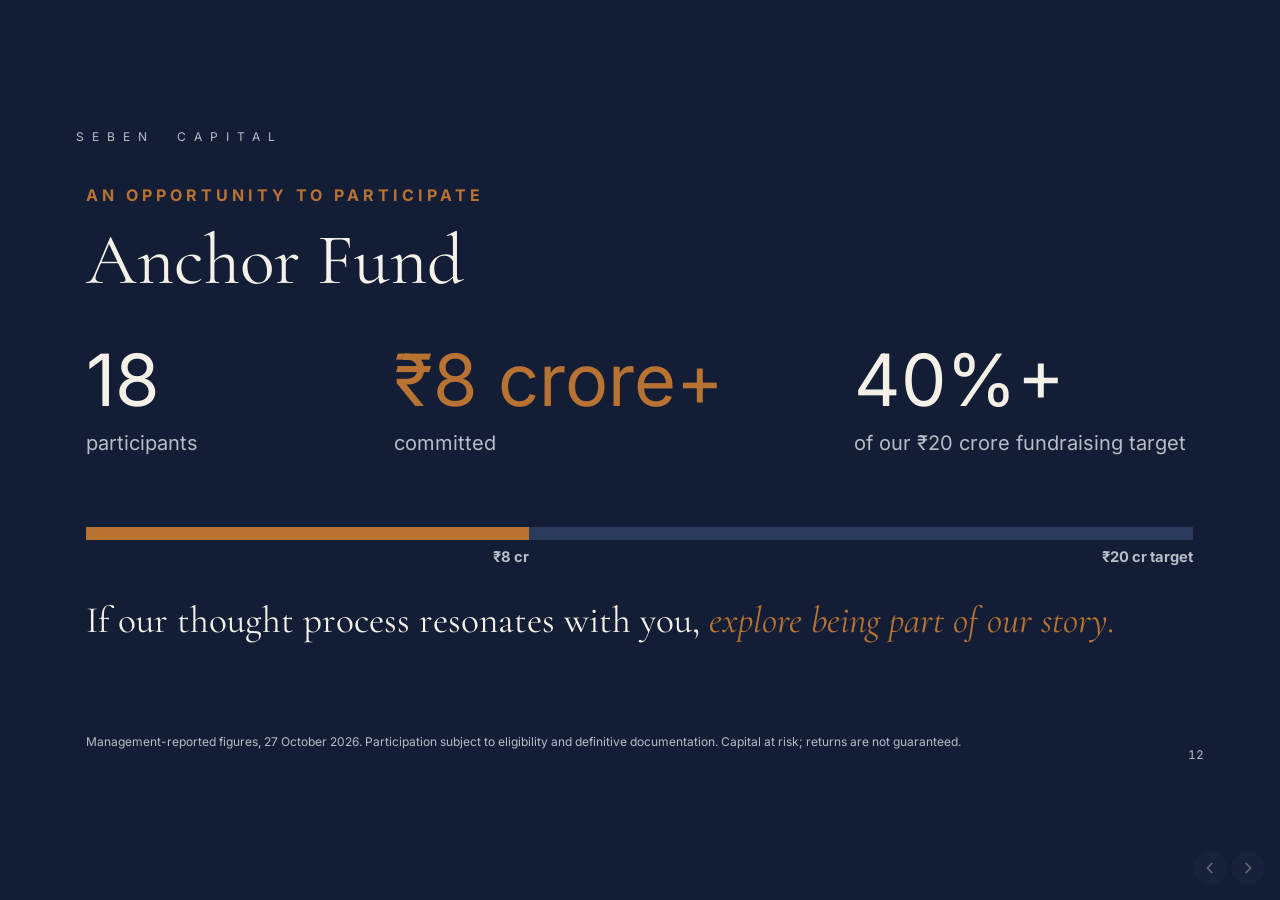
==== 12.html @ 548463ee "Seben Capital BNI site" ====
<!DOCTYPE html>
<html lang="en">
<head>
<meta charset="utf-8">
<meta name="viewport" content="width=device-width, initial-scale=1, viewport-fit=cover">
<title>Seben Capital — 12</title>
<meta name="theme-color" content="#131E36">
<link rel="preload" href="assets/fonts/CormorantGaramond-normal-400-latin.woff2" as="font" type="font/woff2" crossorigin>
<link rel="stylesheet" href="assets/fonts.css">
<link rel="stylesheet" href="assets/css/style.css">
</head>
<body class="s12" data-prev="11.html" data-next="13.html">
<main class="stage">
<div class="el in pre kick" style="--n:12;--l:6.7502%;--t:12.6667%;--w:60.0015%;--h:4.0000%;text-align:left;--a:center;letter-spacing:0.250em"><p><span style="color:#B87333;font-weight:700">AN OPPORTUNITY TO PARTICIPATE</span></p></div>
<div class="el cg head" style="--n:54;--l:6.7502%;--t:17.3333%;--w:86.4772%;--h:12.6667%;text-align:left;--a:center"><p><span style="color:#F5F1E8">Anchor Fund</span></p></div>
<div class="stat" style="--l:6.7502%;--t:33.3333%;--w:22.5006%"><div class="el in sv" style="--n:54;text-align:left;--a:center"><p><span style="color:#F5F1E8">18</span></p></div><div class="el in sl" style="--n:15;text-align:left;--a:start"><p><span style="color:#B8BCC6">participants</span></p></div></div>
<div class="stat" style="--l:30.7508%;--t:33.3333%;--w:34.5009%"><div class="el in sv" style="--n:54;text-align:left;--a:center"><p><span style="color:#B87333">₹8 crore+</span></p></div><div class="el in sl" style="--n:15;text-align:left;--a:start"><p><span style="color:#B8BCC6">committed</span></p></div></div>
<div class="stat" style="--l:66.7517%;--t:33.3333%;--w:26.4757%"><div class="el in sv" style="--n:54;text-align:left;--a:center"><p><span style="color:#F5F1E8">40%+</span></p></div><div class="el in sl" style="--n:15;text-align:left;--a:start"><p><span style="color:#B8BCC6">of our ₹20 crore fundraising target</span></p></div></div>
<div class="meter" style="--l:6.7502%;--t:60.6667%;--w:86.4772%;--p:40.0000%"><div class="track"><b style="width:40.0000%"></b></div><div class="mlabels"><div class="el in flab" style="--n:11;text-align:right;--a:start"><p><span style="color:#B8BCC6;font-weight:700">₹8 cr</span></p></div><div class="el in tlab" style="--n:11;text-align:right;--a:start"><p><span style="color:#B8BCC6;font-weight:700">₹20 cr target</span></p></div></div></div>
<div class="el cg close" style="--n:28;--l:6.7502%;--t:70.6667%;--w:86.4772%;--h:12.0000%;text-align:left;--a:start"><p><span style="color:#F5F1E8">If our thought process resonates with you, </span><span style="color:#B87333;font-style:italic">explore being part of our story.</span></p></div>
<div class="el in foot" style="--n:9;--l:6.7502%;--t:89.6000%;--w:77.2519%;--h:5.3333%;text-align:left;--a:start"><p><span style="color:#B8BCC6">Management-reported figures, 27 October 2026. Participation subject to eligibility and definitive documentation. Capital at risk; returns are not guaranteed.</span></p></div>
<div class="el in mark pre" style="--n:9;--l:5.9251%;--t:5.6000%;--w:30.0008%;--h:4.0000%;text-align:left;--a:start;letter-spacing:0.667em"><p><span style="color:#B8BCC6">SEBEN  CAPITAL</span></p></div><div class="el in pg" style="--n:9;--l:86.5522%;--t:91.3333%;--w:7.5002%;--h:4.0000%;text-align:right;--a:start"><p><span style="color:#B8BCC6">12</span></p></div>
</main>
<nav class="nav" aria-label="Slide navigation"><a class="prev" href="11.html" aria-label="Previous slide"><svg viewBox="0 0 24 24" aria-hidden="true"><path d="M15 5l-7 7 7 7"/></svg></a><a class="next" href="13.html" aria-label="Next slide"><svg viewBox="0 0 24 24" aria-hidden="true"><path d="M9 5l7 7-7 7"/></svg></a></nav>
<script src="assets/js/nav.js"></script>
</body>
</html>
---- assets/fonts.css ----
@font-face {
  font-family: 'Cormorant Garamond';
  font-style: italic;
  font-weight: 400;
  font-display: swap;
  src: url(fonts/CormorantGaramond-italic-400-latin-ext.woff2) format('woff2');
  unicode-range: U+0100-02BA, U+02BD-02C5, U+02C7-02CC, U+02CE-02D7, U+02DD-02FF, U+0304, U+0308, U+0329, U+1D00-1DBF, U+1E00-1E9F, U+1EF2-1EFF, U+2020, U+20A0-20AB, U+20AD-20C4, U+2113, U+2C60-2C7F, U+A720-A7FF;
}
@font-face {
  font-family: 'Cormorant Garamond';
  font-style: italic;
  font-weight: 400;
  font-display: swap;
  src: url(fonts/CormorantGaramond-italic-400-latin.woff2) format('woff2');
  unicode-range: U+0000-00FF, U+0131, U+0152-0153, U+02BB-02BC, U+02C6, U+02DA, U+02DC, U+0304, U+0308, U+0329, U+2000-206F, U+20AC, U+2122, U+2191, U+2193, U+2212, U+2215, U+FEFF, U+FFFD;
}
@font-face {
  font-family: 'Cormorant Garamond';
  font-style: normal;
  font-weight: 400;
  font-display: swap;
  src: url(fonts/CormorantGaramond-normal-400-latin-ext.woff2) format('woff2');
  unicode-range: U+0100-02BA, U+02BD-02C5, U+02C7-02CC, U+02CE-02D7, U+02DD-02FF, U+0304, U+0308, U+0329, U+1D00-1DBF, U+1E00-1E9F, U+1EF2-1EFF, U+2020, U+20A0-20AB, U+20AD-20C4, U+2113, U+2C60-2C7F, U+A720-A7FF;
}
@font-face {
  font-family: 'Cormorant Garamond';
  font-style: normal;
  font-weight: 400;
  font-display: swap;
  src: url(fonts/CormorantGaramond-normal-400-latin.woff2) format('woff2');
  unicode-range: U+0000-00FF, U+0131, U+0152-0153, U+02BB-02BC, U+02C6, U+02DA, U+02DC, U+0304, U+0308, U+0329, U+2000-206F, U+20AC, U+2122, U+2191, U+2193, U+2212, U+2215, U+FEFF, U+FFFD;
}
@font-face {
  font-family: 'Inter';
  font-style: normal;
  font-weight: 400;
  font-display: swap;
  src: url(fonts/Inter-normal-400-latin-ext.woff2) format('woff2');
  unicode-range: U+0100-02BA, U+02BD-02C5, U+02C7-02CC, U+02CE-02D7, U+02DD-02FF, U+0304, U+0308, U+0329, U+1D00-1DBF, U+1E00-1E9F, U+1EF2-1EFF, U+2020, U+20A0-20AB, U+20AD-20C4, U+2113, U+2C60-2C7F, U+A720-A7FF;
}
@font-face {
  font-family: 'Inter';
  font-style: normal;
  font-weight: 400;
  font-display: swap;
  src: url(fonts/Inter-normal-400-latin.woff2) format('woff2');
  unicode-range: U+0000-00FF, U+0131, U+0152-0153, U+02BB-02BC, U+02C6, U+02DA, U+02DC, U+0304, U+0308, U+0329, U+2000-206F, U+20AC, U+2122, U+2191, U+2193, U+2212, U+2215, U+FEFF, U+FFFD;
}
@font-face {
  font-family: 'Inter';
  font-style: normal;
  font-weight: 700;
  font-display: swap;
  src: url(fonts/Inter-normal-700-latin-ext.woff2) format('woff2');
  unicode-range: U+0100-02BA, U+02BD-02C5, U+02C7-02CC, U+02CE-02D7, U+02DD-02FF, U+0304, U+0308, U+0329, U+1D00-1DBF, U+1E00-1E9F, U+1EF2-1EFF, U+2020, U+20A0-20AB, U+20AD-20C4, U+2113, U+2C60-2C7F, U+A720-A7FF;
}
@font-face {
  font-family: 'Inter';
  font-style: normal;
  font-weight: 700;
  font-display: swap;
  src: url(fonts/Inter-normal-700-latin.woff2) format('woff2');
  unicode-range: U+0000-00FF, U+0131, U+0152-0153, U+02BB-02BC, U+02C6, U+02DA, U+02DC, U+0304, U+0308, U+0329, U+2000-206F, U+20AC, U+2122, U+2191, U+2193, U+2212, U+2215, U+FEFF, U+FFFD;
}
---- assets/css/style.css ----
:root{
  --navy:#131E36; --ivory:#F5F1E8; --copper:#B87333; --grey:#B8BCC6;
  --u:min(1vw,1.77778vh);           /* 1u = 1% of a 16:9 stage that fits the viewport */
  --pt:calc(var(--u) / 9.6);        /* 1 pptx point */
}
*{box-sizing:border-box}
html,body{margin:0;min-height:100%;background:var(--navy);color:var(--ivory)}
body{
  font-family:'Inter',system-ui,sans-serif;
  font-variant-numeric:lining-nums;font-feature-settings:"lnum" 1;
  -webkit-font-smoothing:antialiased;text-rendering:optimizeLegibility;
  min-height:100vh;min-height:100dvh;overflow-x:hidden;
  display:grid;place-items:center;
  animation:fadein .5s ease both;
}
html.leaving body{opacity:0;transition:opacity .25s ease}
@keyframes fadein{from{opacity:0}to{opacity:1}}
@media (prefers-reduced-motion:reduce){body{animation:none}html.leaving body{transition:none}}

.stage{position:relative;width:calc(var(--u)*100);height:calc(var(--u)*56.25);overflow:hidden}
.cg{font-family:'Cormorant Garamond',Georgia,serif}
.in{font-family:'Inter',system-ui,sans-serif}
.pre{white-space:pre-wrap}

/* text frames: absolute, positioned in % of the stage exactly as in the deck */
.el{
  font-size:calc(var(--pt)*var(--n));line-height:1.2;
  display:flex;flex-direction:column;justify-content:var(--a,flex-start);
  margin:0;
}
.el p{margin:0}
.el p + p{margin-top:var(--pa,0)}
.stage > .el,.panel > .el,.steps > .el{position:absolute;left:var(--l);top:var(--t);width:var(--w);height:var(--h)}

/* mark + page number */
.mark,.pg{color:var(--grey)}
.pg{font-variant-numeric:lining-nums tabular-nums}

/* lines / ornaments */
.ln{position:absolute;left:var(--l);top:var(--t);background:var(--c);pointer-events:none}
.ln.v{width:var(--lw);height:var(--h);transform:translateX(-50%)}
.ln:not(.v){width:var(--w);height:var(--lw);transform:translateY(-50%)}
.dia{position:absolute;left:var(--l);top:var(--t);width:calc(var(--u)*.75);height:calc(var(--u)*.75);
  transform:translate(-50%,-50%);background:var(--copper);opacity:.9;clip-path:polygon(50% 0,100% 50%,50% 100%,0 50%)}

/* slide 1 */
.logo{position:absolute;left:27.5%;top:23.33%;width:45%;height:auto;display:block}
.orn{position:absolute;left:27.5%;top:48.67%;width:45%;height:1.87%;display:flex;align-items:center;justify-content:space-between}
.orn span{flex:1;height:1px;background:var(--copper)}
.orn i{flex:none;width:calc(var(--u)*1.05);height:calc(var(--u)*1.05);margin:0 .5%;background:var(--copper);clip-path:polygon(50% 0,100% 50%,50% 100%,0 50%)}

/* slide 7 chart */
.row{position:absolute;left:6.7501%;width:86.4796%;top:var(--t);height:var(--h);display:grid;grid-template-columns:29.49% 1fr;align-items:center}
.row .el{position:static;white-space:nowrap;height:auto}
.rlab{width:auto;color:#D5D8DF}
.row .trk{display:flex;align-items:center;min-width:0}
.bar{display:block;flex:none;height:calc(var(--u)*2.4);width:calc(var(--v)/45*76.26%)}
.rval{margin-left:calc(var(--u)*.9)}
.hl .rlab,.tot .rlab{color:var(--ivory)}

/* slide 10 */
.panel{position:absolute;left:var(--l);top:var(--t);width:var(--w);height:var(--h)}
.steps{display:contents}
.step{text-align:center;justify-content:center}
.arr{justify-content:center}

/* slide 12 */
.stat{position:absolute;left:var(--l);top:var(--t);width:var(--w)}
.stat .el{position:static}
.stat .sv{height:calc(var(--u)*7.875)}
.stat .sl{height:calc(var(--u)*4.5)}
.meter{position:absolute;left:var(--l);top:var(--t);width:var(--w)}
.track{height:calc(var(--u)*1.05);background:#2C3A5C}
.track b{display:block;height:100%;background:var(--copper)}
.mlabels{position:relative;height:calc(var(--u)*2.25);margin-top:calc(var(--u)*.68)}
.mlabels .el{position:absolute;top:0;width:auto;white-space:nowrap;text-align:right}
.flab{right:calc(100% - var(--p))}
.tlab{right:0}

/* slide 13 */
.crule{position:absolute;left:45.5%;top:63.33%;width:9%;height:0;border-top:1.5px solid var(--copper)}

/* nav */
.nav{position:fixed;right:max(12px,1.2vw);bottom:max(12px,1.2vw);display:flex;gap:4px;z-index:5}
.nav a{display:grid;place-items:center;width:34px;height:34px;border-radius:50%;
  background:rgba(245,241,232,.05);opacity:.4;transition:opacity .2s,background .2s;-webkit-tap-highlight-color:transparent}
.nav a:hover,.nav a:focus-visible{opacity:.9;background:rgba(245,241,232,.12);outline:none}
.nav a[hidden]{display:none}
.nav svg{width:16px;height:16px;fill:none;stroke:var(--ivory);stroke-width:2;stroke-linecap:round;stroke-linejoin:round}

/* ---------- portrait / phone: flow layout ---------- */
@media (max-width:700px),(max-aspect-ratio:4/5){
  :root{--u:1vw;--pt:calc(1vw / 9.6 * 1.7)}
  body{display:block}
  .stage{width:100%;height:auto;min-height:100vh;min-height:100dvh;overflow:hidden;
    display:flex;flex-direction:column;justify-content:center;align-items:stretch;gap:5vw;
    padding:20vw 7vw 26vw}
  .stage > .el,.panel > .el,.steps > .el{position:static;width:auto;height:auto;font-size:max(11px,calc(var(--pt)*var(--n)))}
  .el{justify-content:flex-start}
  .mark,.pg{position:absolute !important;font-size:max(10px,calc(var(--pt)*var(--n))) !important}
  .mark{left:7vw;top:7vw}
  .mark{letter-spacing:.5em !important}
  .pg{right:calc(7vw + 84px);bottom:calc(max(12px,1.2vw) + 11px);left:auto !important;top:auto !important;width:auto !important}
  .nav a{width:40px;height:40px}
  .stmt{font-size:12.5vw !important;line-height:1.08;text-wrap:balance;text-align:center}
  .stmt p{text-wrap:balance}
  .foot{margin-top:4vw}
  .head{text-wrap:balance}

  /* 1 */
  .s01 .stage{align-items:center;gap:6vw}
  .logo,.orn{position:static}
  .logo{width:78vw}
  .orn{width:60vw;height:12px}
  .kick{letter-spacing:.3em !important}
  .s01 .kick{font-size:2.75vw !important;letter-spacing:.26em !important;text-align:center}
  .s01 .tag{font-size:7.4vw !important;text-align:center}
  .s01 .founder{font-size:3.6vw !important;text-align:center;margin-top:8vw}
  /* 3 */
  .res{font-size:17vw !important;text-align:center}
  .s03 .stage{gap:3.5vw}
  /* 4 */
  .s04 .stage{padding-left:15.6vw;padding-right:11vw;gap:4vw}
  .s04 .cg4{font-size:9.4vw !important;text-align:left;line-height:1.12}
  .s04 .kick{letter-spacing:.27em !important}
  .ln,.dia{position:absolute}
  .ln.v{height:var(--h)}
  .s04 .mark{left:7vw}
  /* 7 */
  .s07 .stage{gap:3vw;padding-top:19vw}
  .s07 .head{font-size:6.6vw !important}
  .s07 .clabel{margin-top:3vw}
  .row{position:static;display:block;height:auto}
  .row .el{display:block}
  .rlab{font-size:4vw !important;margin-bottom:1.4vw}
  .rval{font-size:3.6vw !important;margin-left:2.4vw}
  .bar{height:4.4vw;width:calc(var(--v)/45*66%)}
  .s07 .ln{position:static;width:100%;height:1px;transform:none;margin:1vw 0}
  .s07 .close{font-size:6vw !important;margin-top:2vw}
  /* 9 */
  .s09 .lab{margin-top:5vw}
  .s09 .lines{font-size:5.6vw !important}
  .s09 .head{text-align:center;font-size:12vw !important}
  /* 10 */
  .s10 .stage{padding-top:17vw;padding-bottom:21vw;gap:2.4vw}
  .s10 .head{font-size:8.4vw !important}
  .s10 .sub{font-size:6.4vw !important}
  .panel{position:static;height:auto;padding:3.6vw 5vw;display:flex;flex-direction:column;gap:.8vw;margin:1vw 0}
  .plabel{font-size:3.6vw !important}
  .item{font-size:5.2vw !important}
  .steps{display:flex;flex-direction:column;align-items:stretch;gap:0}
  .step{padding:2.4vw 0;font-size:4vw !important}
  .arr{transform:rotate(90deg);font-size:3.4vw !important;line-height:1;padding:.6vw 0}
  .s10 .close{font-size:6.6vw !important;margin-top:1.5vw}
  /* 12 */
  .s12 .stage{gap:2vw}
  .s12 .head{font-size:11vw !important}
  .stat{position:static;width:auto;margin-top:1.5vw}
  .stat .sv{height:auto;font-size:11vw !important;display:block}
  .stat .sl{height:auto;font-size:3.9vw !important;display:block}
  .meter{position:static;width:auto;margin:4vw 0 2vw}
  .track{height:2.2vw}
  .mlabels{height:7vw;margin-top:2vw}
  .mlabels .el{font-size:3.2vw !important}
  .s12 .close{font-size:6.4vw !important;margin-top:3vw}
  .s12 .foot{margin-top:3vw}
  /* 13 */
  .s13 .stmt{font-size:17vw !important}
  .crule{position:static;width:24vw;margin:0 auto}
  .s13 .stage{gap:7vw}
}
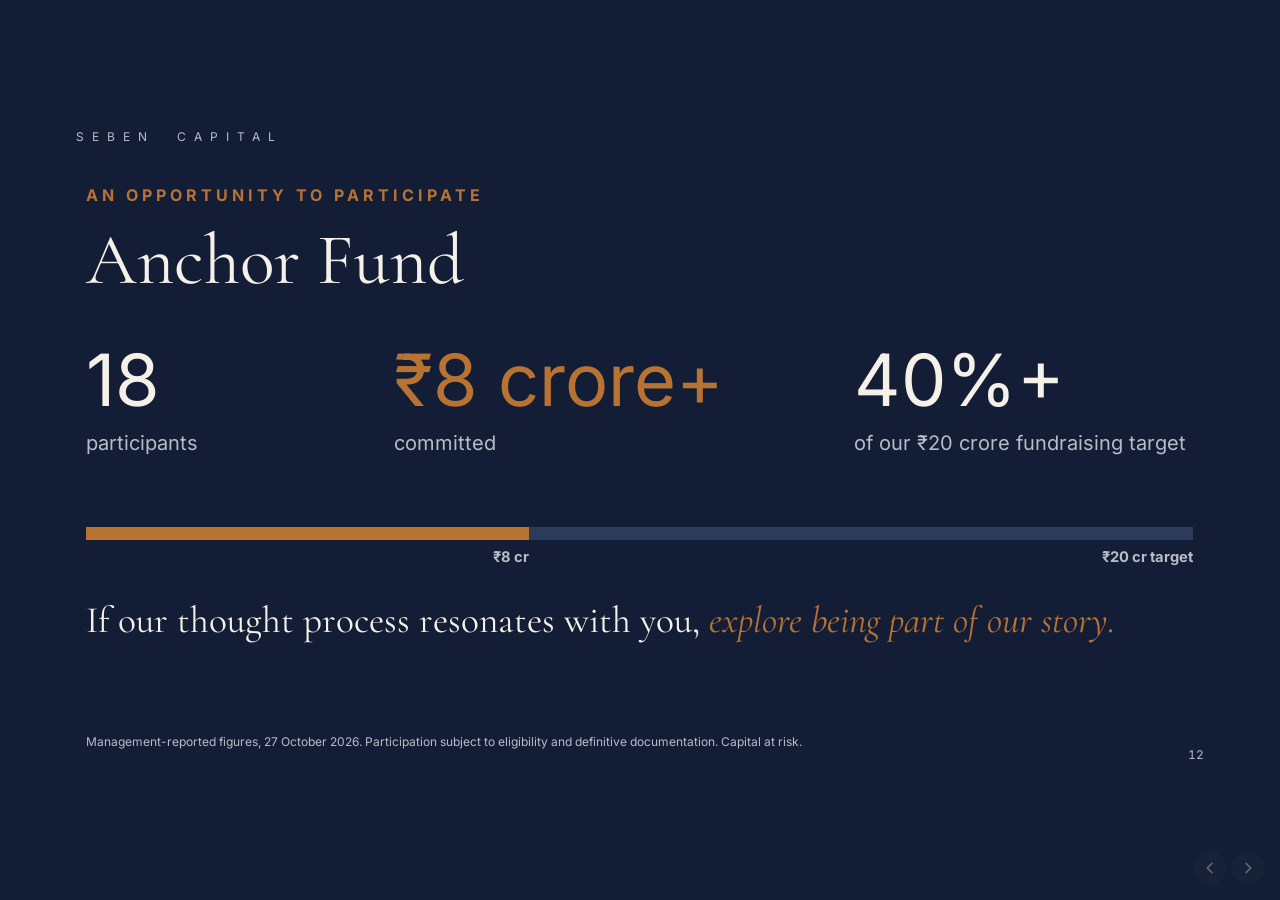
==== commit 2e672445: "Slide 12: remove returns line" ====
--- a/12.html
+++ b/12.html
@@ -18,7 +18,7 @@
 <div class="stat" style="--l:66.7517%;--t:33.3333%;--w:26.4757%"><div class="el in sv" style="--n:54;text-align:left;--a:center"><p><span style="color:#F5F1E8">40%+</span></p></div><div class="el in sl" style="--n:15;text-align:left;--a:start"><p><span style="color:#B8BCC6">of our ₹20 crore fundraising target</span></p></div></div>
 <div class="meter" style="--l:6.7502%;--t:60.6667%;--w:86.4772%;--p:40.0000%"><div class="track"><b style="width:40.0000%"></b></div><div class="mlabels"><div class="el in flab" style="--n:11;text-align:right;--a:start"><p><span style="color:#B8BCC6;font-weight:700">₹8 cr</span></p></div><div class="el in tlab" style="--n:11;text-align:right;--a:start"><p><span style="color:#B8BCC6;font-weight:700">₹20 cr target</span></p></div></div></div>
 <div class="el cg close" style="--n:28;--l:6.7502%;--t:70.6667%;--w:86.4772%;--h:12.0000%;text-align:left;--a:start"><p><span style="color:#F5F1E8">If our thought process resonates with you, </span><span style="color:#B87333;font-style:italic">explore being part of our story.</span></p></div>
-<div class="el in foot" style="--n:9;--l:6.7502%;--t:89.6000%;--w:77.2519%;--h:5.3333%;text-align:left;--a:start"><p><span style="color:#B8BCC6">Management-reported figures, 27 October 2026. Participation subject to eligibility and definitive documentation. Capital at risk; returns are not guaranteed.</span></p></div>
+<div class="el in foot" style="--n:9;--l:6.7502%;--t:89.6000%;--w:77.2519%;--h:5.3333%;text-align:left;--a:start"><p><span style="color:#B8BCC6">Management-reported figures, 27 October 2026. Participation subject to eligibility and definitive documentation. Capital at risk.</span></p></div>
 <div class="el in mark pre" style="--n:9;--l:5.9251%;--t:5.6000%;--w:30.0008%;--h:4.0000%;text-align:left;--a:start;letter-spacing:0.667em"><p><span style="color:#B8BCC6">SEBEN  CAPITAL</span></p></div><div class="el in pg" style="--n:9;--l:86.5522%;--t:91.3333%;--w:7.5002%;--h:4.0000%;text-align:right;--a:start"><p><span style="color:#B8BCC6">12</span></p></div>
 </main>
 <nav class="nav" aria-label="Slide navigation"><a class="prev" href="11.html" aria-label="Previous slide"><svg viewBox="0 0 24 24" aria-hidden="true"><path d="M15 5l-7 7 7 7"/></svg></a><a class="next" href="13.html" aria-label="Next slide"><svg viewBox="0 0 24 24" aria-hidden="true"><path d="M9 5l7 7-7 7"/></svg></a></nav>
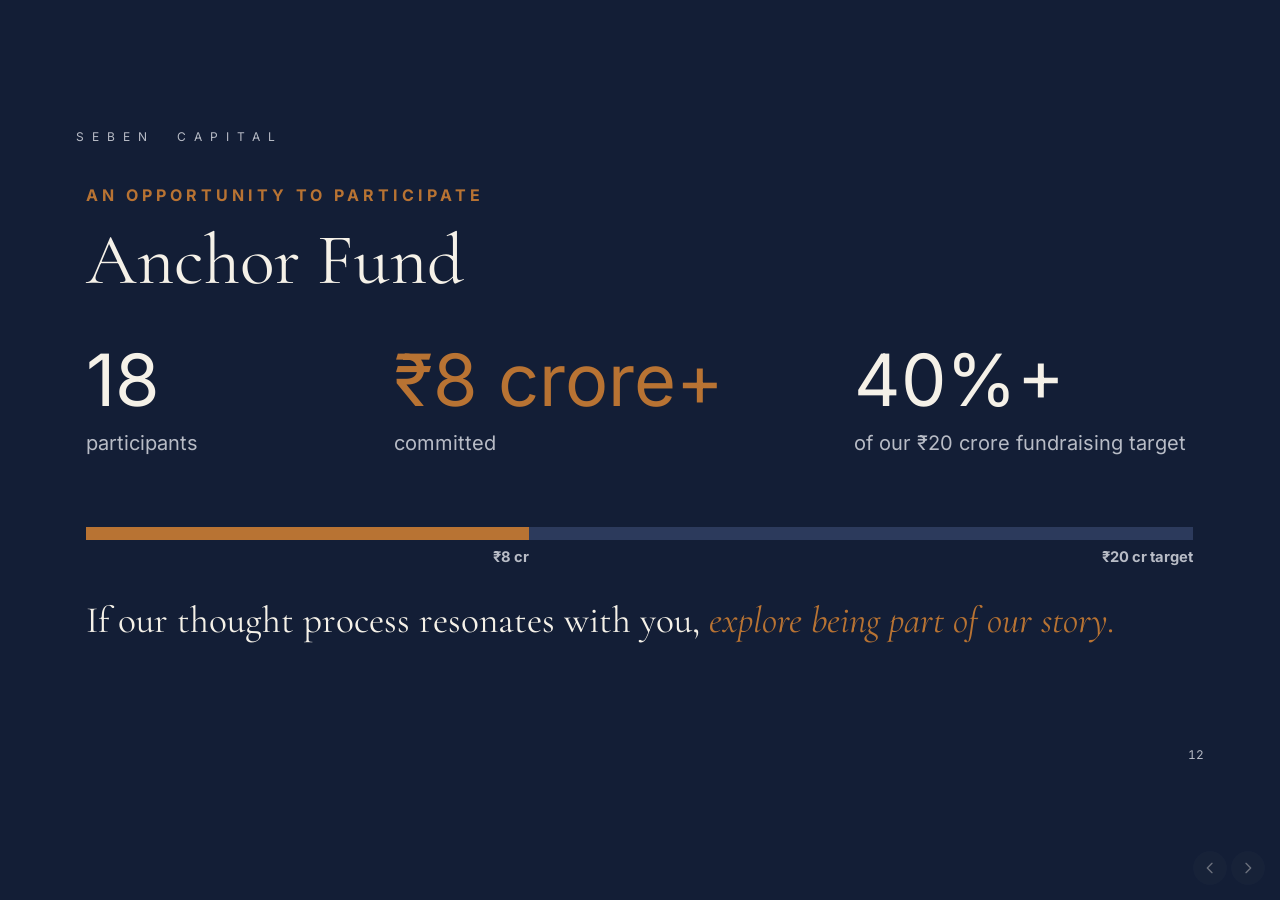
==== commit 6a2a4a2c: "Slide 12: remove disclaimer footer" ====
--- a/12.html
+++ b/12.html
@@ -18,7 +18,6 @@
 <div class="stat" style="--l:66.7517%;--t:33.3333%;--w:26.4757%"><div class="el in sv" style="--n:54;text-align:left;--a:center"><p><span style="color:#F5F1E8">40%+</span></p></div><div class="el in sl" style="--n:15;text-align:left;--a:start"><p><span style="color:#B8BCC6">of our ₹20 crore fundraising target</span></p></div></div>
 <div class="meter" style="--l:6.7502%;--t:60.6667%;--w:86.4772%;--p:40.0000%"><div class="track"><b style="width:40.0000%"></b></div><div class="mlabels"><div class="el in flab" style="--n:11;text-align:right;--a:start"><p><span style="color:#B8BCC6;font-weight:700">₹8 cr</span></p></div><div class="el in tlab" style="--n:11;text-align:right;--a:start"><p><span style="color:#B8BCC6;font-weight:700">₹20 cr target</span></p></div></div></div>
 <div class="el cg close" style="--n:28;--l:6.7502%;--t:70.6667%;--w:86.4772%;--h:12.0000%;text-align:left;--a:start"><p><span style="color:#F5F1E8">If our thought process resonates with you, </span><span style="color:#B87333;font-style:italic">explore being part of our story.</span></p></div>
-<div class="el in foot" style="--n:9;--l:6.7502%;--t:89.6000%;--w:77.2519%;--h:5.3333%;text-align:left;--a:start"><p><span style="color:#B8BCC6">Management-reported figures, 27 October 2026. Participation subject to eligibility and definitive documentation. Capital at risk.</span></p></div>
 <div class="el in mark pre" style="--n:9;--l:5.9251%;--t:5.6000%;--w:30.0008%;--h:4.0000%;text-align:left;--a:start;letter-spacing:0.667em"><p><span style="color:#B8BCC6">SEBEN  CAPITAL</span></p></div><div class="el in pg" style="--n:9;--l:86.5522%;--t:91.3333%;--w:7.5002%;--h:4.0000%;text-align:right;--a:start"><p><span style="color:#B8BCC6">12</span></p></div>
 </main>
 <nav class="nav" aria-label="Slide navigation"><a class="prev" href="11.html" aria-label="Previous slide"><svg viewBox="0 0 24 24" aria-hidden="true"><path d="M15 5l-7 7 7 7"/></svg></a><a class="next" href="13.html" aria-label="Next slide"><svg viewBox="0 0 24 24" aria-hidden="true"><path d="M9 5l7 7-7 7"/></svg></a></nav>
